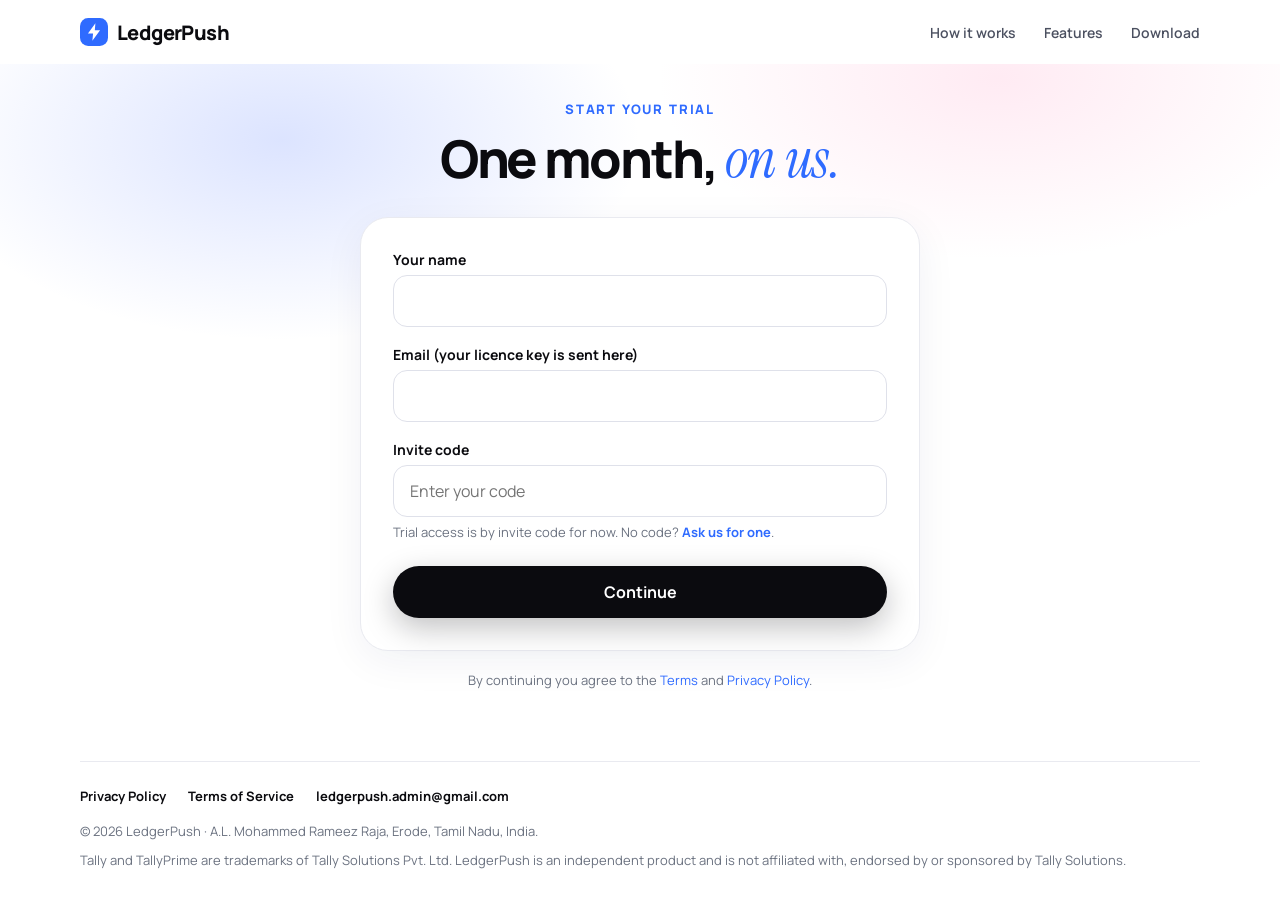
==== buy.html @ 304276da "Add download page and trial checkout page Co-Authored-By: Claude Sonnet 5.5 <noreply@anthropic.com> " ====
<!doctype html>
<html lang="en">
<head>
<meta charset="utf-8">
<meta name="viewport" content="width=device-width, initial-scale=1">
<title>Start your LedgerPush trial</title>
<meta name="description" content="Start your 1-month LedgerPush trial.">
<link rel="icon" href="data:image/svg+xml,%3Csvg xmlns='http://www.w3.org/2000/svg' viewBox='0 0 24 24'%3E%3Crect width='24' height='24' rx='7' fill='%232f6bff'/%3E%3Cpath d='M13.2 4.5L6.8 13.2h4.4l-.6 6.3 6.6-8.9h-4.5z' fill='%23fff'/%3E%3C/svg%3E">
<link rel="preconnect" href="https://fonts.googleapis.com">
<link rel="stylesheet" href="https://fonts.googleapis.com/css2?family=Instrument+Serif:ital@1&family=Manrope:wght@400;500;600;700;800&display=swap">
<style>
body{margin:0;background:#fff;font-family:"Manrope",-apple-system,BlinkMacSystemFont,"Segoe UI",Helvetica,Arial,sans-serif;color:#0b0b0f;-webkit-font-smoothing:antialiased}
a{color:inherit;text-decoration:none}
.it{font-family:"Instrument Serif",Georgia,serif;font-style:italic;font-weight:400;letter-spacing:-.01em}
.navlink{font-size:14px;font-weight:600;color:#4b5060}.navlink:hover{color:#0b0b0f}
.btn{transition:transform .2s,box-shadow .2s;cursor:pointer;border:0;font-family:inherit}.btn:hover{transform:translateY(-2px)}
.card{background:#fff;border:1px solid #e9eaf0;border-radius:28px;padding:32px;box-shadow:0 10px 40px rgba(20,30,80,.06)}
label{display:block;font-size:14px;font-weight:700;margin:18px 0 6px}
input{width:100%;box-sizing:border-box;font:inherit;font-size:16px;padding:14px 16px;border:1px solid #dfe1ea;border-radius:14px;outline:0;background:#fff}
input:focus{border-color:#2f6bff;box-shadow:0 0 0 3px rgba(47,107,255,.15)}
.hint{font-size:13px;color:#6b7280;margin:6px 0 0;line-height:1.5}
.msg{font-size:14px;margin:12px 0 0;font-weight:600}
.err{color:#b91c1c}.ok{color:#15803d}
.primary{background:#0b0b0f;color:#fff;font-size:16px;font-weight:700;padding:15px 28px;border-radius:980px;box-shadow:0 10px 30px rgba(11,11,15,.25);margin-top:24px;width:100%}
.row{display:flex;justify-content:space-between;gap:12px;padding:10px 0;font-size:15.5px;border-bottom:1px solid #f0f1f5}
.row:last-child{border-bottom:0}
.hide{display:none}
</style>
</head>
<body>
<nav style="padding:18px 22px;box-sizing:border-box">
<div style="max-width:1120px;margin:0 auto;display:flex;align-items:center;justify-content:space-between;gap:16px;flex-wrap:wrap">
<a href="/" style="font-weight:800;font-size:20px;letter-spacing:-.03em;display:flex;align-items:center;gap:9px">
<svg width="28" height="28" viewBox="0 0 24 24" fill="none" aria-hidden="true"><rect width="24" height="24" rx="7" fill="#2f6bff"></rect><path d="M13.2 4.5L6.8 13.2h4.4l-.6 6.3 6.6-8.9h-4.5z" fill="#fff"></path></svg>
LedgerPush</a>
<div style="display:flex;align-items:center;gap:28px;flex-wrap:wrap">
<a class="navlink" href="/#how">How it works</a>
<a class="navlink" href="/#features">Features</a>
<a class="navlink" href="/download.html">Download</a>
</div>
</div>
</nav>

<section style="position:relative;padding:36px 22px 70px;box-sizing:border-box;overflow:hidden">
<div aria-hidden="true" style="position:absolute;inset:-80px 0 auto 0;height:520px;pointer-events:none;background:radial-gradient(40% 55% at 22% 30%,rgba(120,150,255,.26),transparent 70%),radial-gradient(38% 50% at 78% 18%,rgba(255,170,205,.24),transparent 70%)"></div>
<div style="position:relative;max-width:560px;margin:0 auto">
<p style="margin:0 0 12px;font-size:13px;font-weight:800;letter-spacing:.14em;color:#2f6bff;text-align:center">START YOUR TRIAL</p>
<h1 style="margin:0 0 28px;font-size:clamp(34px,5vw,52px);line-height:1.05;font-weight:800;letter-spacing:-.04em;text-align:center">One month, <span class="it" style="color:#2f6bff;font-size:1.08em">on us.</span></h1>

<!-- STEP 1 -->
<div class="card" id="step1">
<form id="f1" novalidate>
<label for="name" style="margin-top:0">Your name</label>
<input id="name" autocomplete="name" required>
<label for="email">Email (your licence key is sent here)</label>
<input id="email" type="email" autocomplete="email" required>
<label for="code">Invite code</label>
<input id="code" autocapitalize="characters" autocomplete="off" placeholder="Enter your code">
<p class="hint">Trial access is by invite code for now. No code? <a href="mailto:ledgerpush.admin@gmail.com?subject=LedgerPush%20trial%20request" style="color:#2f6bff;font-weight:700">Ask us for one</a>.</p>
<p class="msg err hide" id="e1"></p>
<button class="btn primary" type="submit">Continue</button>
</form>
</div>

<!-- STEP 2 -->
<div class="card hide" id="step2">
<h2 style="margin:0 0 6px;font-size:24px;font-weight:800;letter-spacing:-.02em">Pay &#8377;1 to start</h2>
<p class="hint" style="margin:0 0 14px">Code applied. Scan with any UPI app (Google Pay, PhonePe, Paytm, BHIM).</p>
<div class="row"><span>1-month licence</span><span id="plan-line">included</span></div>
<div class="row"><span>Starter credits (pages the AI can read)</span><span>200</span></div>
<div class="row"><b>You pay</b><b>&#8377;1</b></div>
<div style="text-align:center;margin:22px 0 6px">
<img src="/pay-trial.png" alt="UPI QR code for 1 rupee" width="220" height="220" style="border:1px solid #e9eaf0;border-radius:18px;padding:10px;background:#fff">
<p class="hint" style="text-align:center">Or pay to UPI ID <b style="color:#0b0b0f">raja.hystan-1@oksbi</b></p>
</div>
<form id="f2" novalidate>
<label for="txn">UPI transaction ID</label>
<input id="txn" inputmode="numeric" autocomplete="off" placeholder="12-digit number from your payment app">
<p class="hint">You&#8217;ll find it in your payment app under the payment details (often called UTR or reference number).</p>
<p class="msg err hide" id="e2"></p>
<button class="btn primary" type="submit" id="paid">I&#8217;ve paid</button>
</form>
</div>

<!-- STEP 3 -->
<div class="card hide" id="step3" style="text-align:center">
<div style="width:56px;height:56px;border-radius:50%;background:#dcfce7;color:#15803d;display:grid;place-items:center;margin:0 auto 14px;font-size:28px;font-weight:800">&#10003;</div>
<h2 style="margin:0 0 8px;font-size:26px;font-weight:800;letter-spacing:-.02em">Thank you!</h2>
<p style="margin:0;font-size:16px;line-height:1.6;color:#4b5060">We&#8217;re checking your payment. As soon as it&#8217;s confirmed, we&#8217;ll email your licence key and download links to <b id="done-email" style="color:#0b0b0f"></b>. This usually takes a few hours.</p>
<p class="hint" style="margin-top:14px">Didn&#8217;t hear back? Write to <a href="mailto:ledgerpush.admin@gmail.com" style="color:#2f6bff;font-weight:700">ledgerpush.admin@gmail.com</a> with your payment reference.</p>
<a href="/download.html" class="btn" style="display:inline-block;margin-top:20px;background:#fff;color:#0b0b0f;font-size:15px;font-weight:700;padding:13px 24px;border-radius:980px;border:1px solid #dfe1ea">Download the app meanwhile</a>
</div>

<p class="hint" style="text-align:center;margin-top:20px">By continuing you agree to the <a href="/terms.html" style="color:#2f6bff">Terms</a> and <a href="/privacy.html" style="color:#2f6bff">Privacy Policy</a>.</p>
</div>
</section>

<footer style="padding:0 22px 32px;box-sizing:border-box">
<div style="max-width:1120px;margin:0 auto;border-top:1px solid #e9eaf0;padding-top:24px;font-size:13px;line-height:1.6;color:#6b7280">
<div style="display:flex;gap:22px;flex-wrap:wrap;margin-bottom:14px;font-weight:700">
<a href="/privacy.html" style="color:#0b0b0f">Privacy Policy</a>
<a href="/terms.html" style="color:#0b0b0f">Terms of Service</a>
<a href="mailto:ledgerpush.admin@gmail.com" style="color:#0b0b0f">ledgerpush.admin@gmail.com</a>
</div>
<p style="margin:0 0 8px">&#169; 2026 LedgerPush &#183; A.L. Mohammed Rameez Raja, Erode, Tamil Nadu, India.</p>
<p style="margin:0">Tally and TallyPrime are trademarks of Tally Solutions Pvt. Ltd. LedgerPush is an independent product and is not affiliated with, endorsed by or sponsored by Tally Solutions.</p>
</div>
</footer>

<script>
// Where orders are sent. The licence service will receive them (to be built).
var ORDER_API = "https://admin.ledgerpush.in/api/orders";
var $ = function(id){return document.getElementById(id)};
var order = {};
function show(id){["step1","step2","step3"].forEach(function(s){$(s).classList.toggle("hide", s!==id)});window.scrollTo({top:0,behavior:"smooth"})}
function err(id, t){var e=$(id);e.textContent=t;e.classList.toggle("hide",!t)}

$("f1").addEventListener("submit", function(ev){
  ev.preventDefault();
  var name=$("name").value.trim(), email=$("email").value.trim(), code=$("code").value.trim().toUpperCase();
  if(!name){return err("e1","Please enter your name.")}
  if(!/^[^@\s]+@[^@\s]+\.[^@\s]+$/.test(email)){return err("e1","Please enter a valid email address.")}
  // Convenience check only. The real check, and the use limit, happen on our server.
  if(code!=="LPTEST"){return err("e1","That code isn't valid. Trial access is by invite code for now.")}
  err("e1","");
  order={name:name,email:email,code:code};
  show("step2");
});

$("f2").addEventListener("submit", function(ev){
  ev.preventDefault();
  var txn=$("txn").value.replace(/\s+/g,"");
  if(!/^\d{10,16}$/.test(txn)){return err("e2","Please enter the transaction ID from your payment app (usually 12 digits).")}
  err("e2","");
  order.txn=txn;
  var b=$("paid"); b.disabled=true; b.textContent="Sending...";
  fetch(ORDER_API,{method:"POST",headers:{"Content-Type":"application/json"},body:JSON.stringify(order)})
   .then(function(r){ if(!r.ok) throw new Error("bad"); return r.json(); })
   .then(function(){ $("done-email").textContent=order.email; show("step3"); })
   .catch(function(){
     b.disabled=false; b.textContent="I’ve paid";
     err("e2","We couldn't send this just now. Please email ledgerpush.admin@gmail.com with your name, email and transaction ID "+txn+", and we'll set you up.");
   });
});
</script>
</body>
</html>
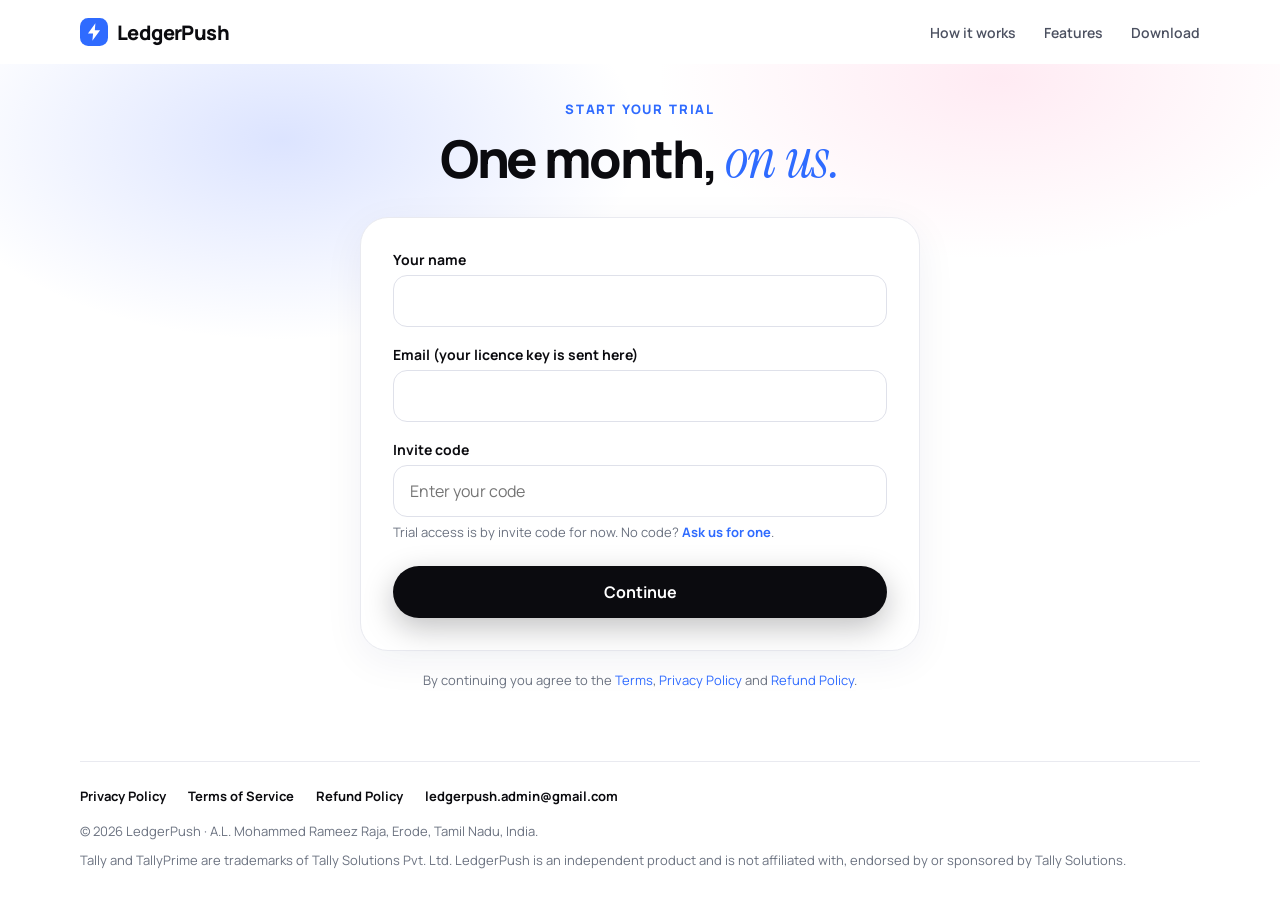
==== commit e350e9c1: "Add refund policy, update terms and privacy for credits and orders Co-Authored-By: Claude Sonnet 5.5" ====
--- a/buy.html
+++ b/buy.html
@@ -86,12 +86,12 @@
 <div class="card hide" id="step3" style="text-align:center">
 <div style="width:56px;height:56px;border-radius:50%;background:#dcfce7;color:#15803d;display:grid;place-items:center;margin:0 auto 14px;font-size:28px;font-weight:800">&#10003;</div>
 <h2 style="margin:0 0 8px;font-size:26px;font-weight:800;letter-spacing:-.02em">Thank you!</h2>
-<p style="margin:0;font-size:16px;line-height:1.6;color:#4b5060">We&#8217;re checking your payment. As soon as it&#8217;s confirmed, we&#8217;ll email your licence key and download links to <b id="done-email" style="color:#0b0b0f"></b>. This usually takes a few hours.</p>
+<p style="margin:0;font-size:16px;line-height:1.6;color:#4b5060">We&#8217;re checking your payment. As soon as it&#8217;s confirmed, we&#8217;ll email your licence key and download links to <b id="done-email" style="color:#0b0b0f"></b>. This usually takes a few hours. If you don&#8217;t see it, please check your spam or junk folder.</p>
 <p class="hint" style="margin-top:14px">Didn&#8217;t hear back? Write to <a href="mailto:ledgerpush.admin@gmail.com" style="color:#2f6bff;font-weight:700">ledgerpush.admin@gmail.com</a> with your payment reference.</p>
 <a href="/download.html" class="btn" style="display:inline-block;margin-top:20px;background:#fff;color:#0b0b0f;font-size:15px;font-weight:700;padding:13px 24px;border-radius:980px;border:1px solid #dfe1ea">Download the app meanwhile</a>
 </div>
 
-<p class="hint" style="text-align:center;margin-top:20px">By continuing you agree to the <a href="/terms.html" style="color:#2f6bff">Terms</a> and <a href="/privacy.html" style="color:#2f6bff">Privacy Policy</a>.</p>
+<p class="hint" style="text-align:center;margin-top:20px">By continuing you agree to the <a href="/terms.html" style="color:#2f6bff">Terms</a>, <a href="/privacy.html" style="color:#2f6bff">Privacy Policy</a> and <a href="/refund.html" style="color:#2f6bff">Refund Policy</a>.</p>
 </div>
 </section>
 
@@ -100,6 +100,7 @@
 <div style="display:flex;gap:22px;flex-wrap:wrap;margin-bottom:14px;font-weight:700">
 <a href="/privacy.html" style="color:#0b0b0f">Privacy Policy</a>
 <a href="/terms.html" style="color:#0b0b0f">Terms of Service</a>
+<a href="/refund.html" style="color:#0b0b0f">Refund Policy</a>
 <a href="mailto:ledgerpush.admin@gmail.com" style="color:#0b0b0f">ledgerpush.admin@gmail.com</a>
 </div>
 <p style="margin:0 0 8px">&#169; 2026 LedgerPush &#183; A.L. Mohammed Rameez Raja, Erode, Tamil Nadu, India.</p>
